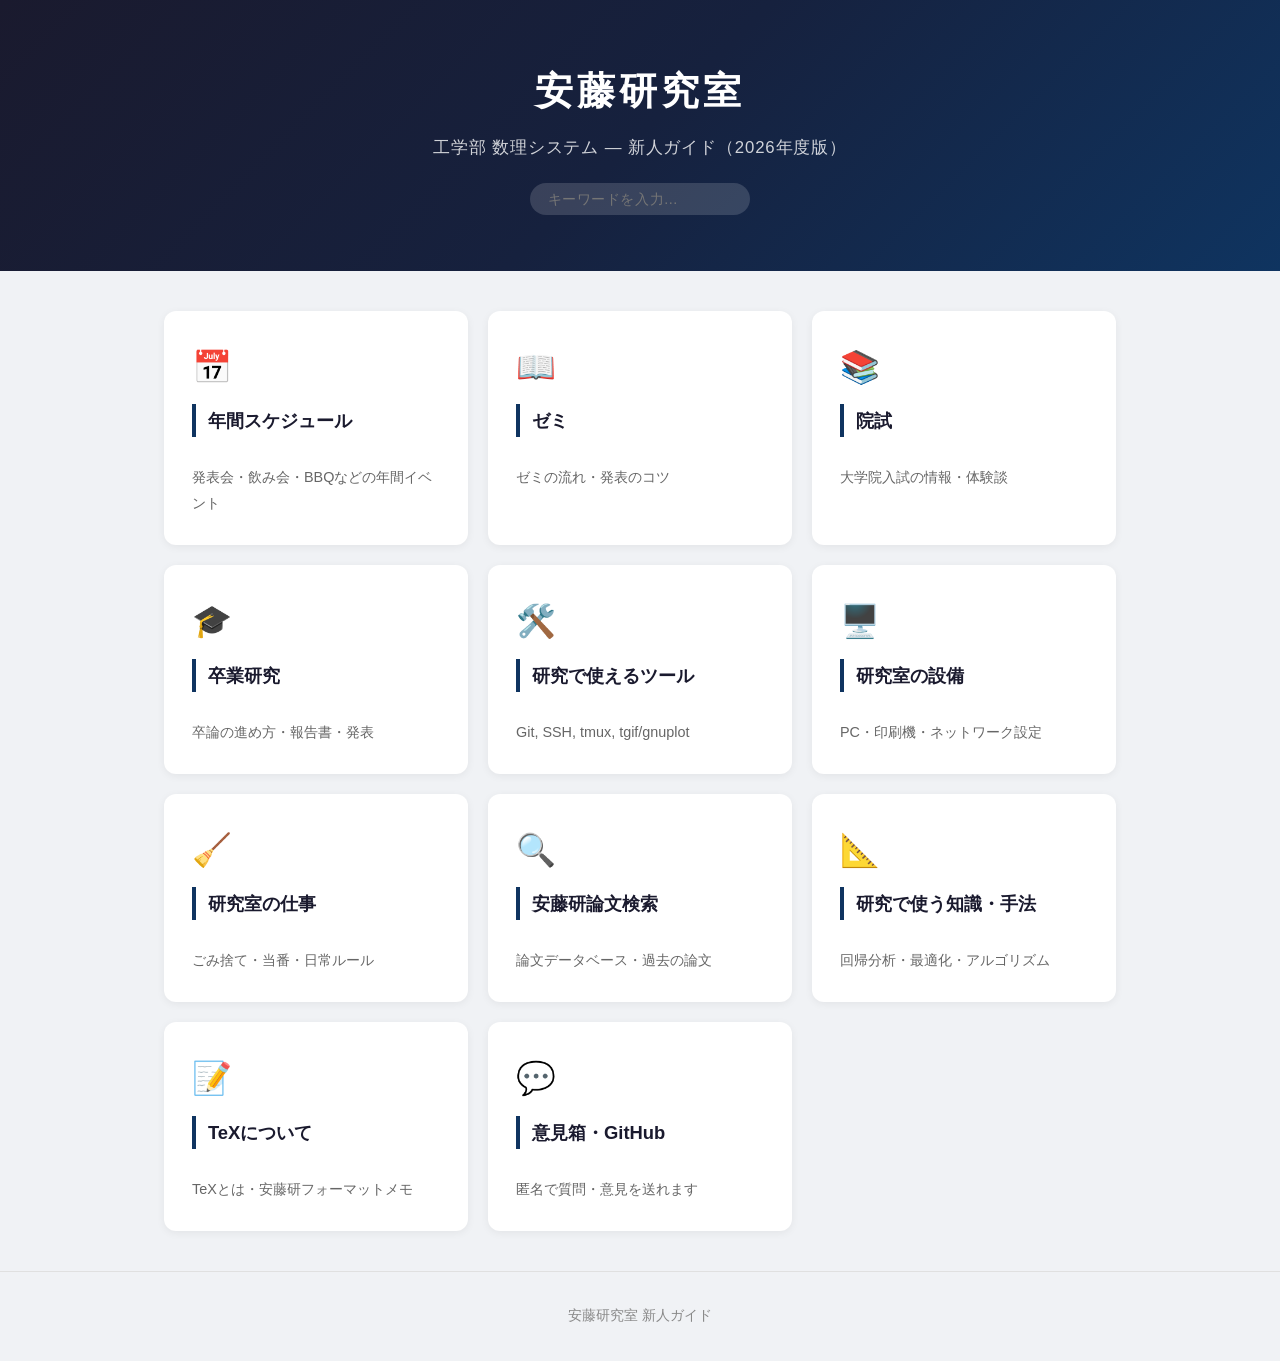
==== index.html @ b081c499 "ツールページのサブタイトルとカード説明からAIの記載を削除 Co-Authored-By: Claude Sonnet 4.6 <noreply@anthropic.com>" ====
<!DOCTYPE html>
<html lang="ja">
<head>
  <meta charset="UTF-8">
  <meta name="viewport" content="width=device-width, initial-scale=1.0">
  <title>安藤研究室 新人ガイド</title>
  <link rel="stylesheet" href="style.css">
</head>
<body>

  <header>
    <div class="header-inner">
      <h1>安藤研究室</h1>
      <p class="subtitle">工学部 数理システム — 新人ガイド（2026年度版）</p>
      <form id="secret-search" onsubmit="return false;" style="margin-top:1.2rem;">
        <input
          type="text"
          id="secret-input"
          placeholder="キーワードを入力..."
          autocomplete="off"
          style="
            padding: 0.5rem 1.1rem;
            border-radius: 999px;
            border: none;
            background: rgba(255,255,255,0.15);
            color: #fff;
            font-size: 0.9rem;
            width: 220px;
            outline: none;
            letter-spacing: 0.04em;
          "
        >
      </form>
    </div>
  </header>

  <main class="home">
    <div class="card-grid">
      <a href="schedule.html" class="card">
        <div class="card-icon">📅</div>
        <h2>年間スケジュール</h2>
        <p>発表会・飲み会・BBQなどの年間イベント</p>
      </a>
      <a href="seminar.html" class="card">
        <div class="card-icon">📖</div>
        <h2>ゼミ</h2>
        <p>ゼミの流れ・発表のコツ</p>
      </a>
      <a href="exam.html" class="card">
        <div class="card-icon">📚</div>
        <h2>院試</h2>
        <p>大学院入試の情報・体験談</p>
      </a>
      <a href="thesis.html" class="card">
        <div class="card-icon">🎓</div>
        <h2>卒業研究</h2>
        <p>卒論の進め方・報告書・発表</p>
      </a>
      <a href="tools.html" class="card">
        <div class="card-icon">🛠️</div>
        <h2>研究で使えるツール</h2>
        <p>Git, SSH, tmux, tgif/gnuplot</p>
      </a>
      <a href="equipment.html" class="card">
        <div class="card-icon">🖥️</div>
        <h2>研究室の設備</h2>
        <p>PC・印刷機・ネットワーク設定</p>
      </a>
      <a href="duties.html" class="card">
        <div class="card-icon">🧹</div>
        <h2>研究室の仕事</h2>
        <p>ごみ捨て・当番・日常ルール</p>
      </a>
      <a href="sensei.html" class="card" id="card-sensei" style="display:none">
        <div class="card-icon">👨‍🏫</div>
        <h2>安藤先生の性格</h2>
        <p>先生との付き合い方・心得・想定chatbot</p>
      </a>
      <a href="papers.html" class="card">
        <div class="card-icon">🔍</div>
        <h2>安藤研論文検索</h2>
        <p>論文データベース・過去の論文</p>
      </a>
      <a href="methods.html" class="card">
        <div class="card-icon">📐</div>
        <h2>研究で使う知識・手法</h2>
        <p>回帰分析・最適化・アルゴリズム</p>
      </a>
      <a href="tex.html" class="card">
        <div class="card-icon">📝</div>
        <h2>TeXについて</h2>
        <p>TeXとは・安藤研フォーマットメモ</p>
      </a>
      <a href="feedback.html" class="card">
        <div class="card-icon">💬</div>
        <h2>意見箱・GitHub</h2>
        <p>匿名で質問・意見を送れます</p>
      </a>
    </div>
  </main>

  <footer>
    <p>安藤研究室 新人ガイド</p>
  </footer>

  <script>
    const inp = document.getElementById('secret-input');
    inp.addEventListener('keydown', (e) => {
      if (e.key === 'Enter' && inp.value.trim().toUpperCase() === 'AK') {
        window.location.href = 'sensei.html';
      }
    });
    inp.addEventListener('focus', () => inp.style.background = 'rgba(255,255,255,0.25)');
    inp.addEventListener('blur',  () => inp.style.background = 'rgba(255,255,255,0.15)');
  </script>

</body>
</html>
---- style.css ----
* {
  margin: 0;
  padding: 0;
  box-sizing: border-box;
}

body {
  font-family: "Hiragino Kaku Gothic ProN", "Noto Sans JP", "Meiryo", sans-serif;
  line-height: 1.8;
  color: #333;
  background: #f0f2f5;
}

/* ===== Header ===== */
header {
  background: linear-gradient(135deg, #1a1a2e, #16213e, #0f3460);
  color: #fff;
  padding: 3.5rem 1.5rem;
  text-align: center;
}

header h1 {
  font-size: 2.4rem;
  letter-spacing: 0.1em;
  margin-bottom: 0.5rem;
}

.subtitle {
  font-size: 1.05rem;
  opacity: 0.8;
  letter-spacing: 0.05em;
}

/* ===== Home Card Grid ===== */
.home {
  max-width: 1000px;
  margin: 2.5rem auto;
  padding: 0 1.5rem;
}

.card-grid {
  display: grid;
  grid-template-columns: repeat(auto-fill, minmax(280px, 1fr));
  gap: 1.25rem;
}

.card {
  background: #fff;
  border-radius: 12px;
  padding: 1.75rem;
  text-decoration: none;
  color: #333;
  box-shadow: 0 2px 8px rgba(0, 0, 0, 0.06);
  transition: transform 0.2s, box-shadow 0.2s;
  display: flex;
  flex-direction: column;
  gap: 0.5rem;
}

.card:hover {
  transform: translateY(-4px);
  box-shadow: 0 8px 24px rgba(0, 0, 0, 0.12);
}

.card-icon {
  font-size: 2rem;
}

.card h2 {
  font-size: 1.15rem;
  color: #1a1a2e;
}

.card p {
  font-size: 0.9rem;
  color: #666;
}

/* ===== Subpage Layout ===== */
.subpage {
  max-width: 800px;
  margin: 2rem auto;
  padding: 0 1.5rem;
}

.back-link {
  display: inline-block;
  margin-bottom: 1.5rem;
  color: #0f3460;
  text-decoration: none;
  font-weight: 600;
}

.back-link:hover {
  text-decoration: underline;
}

section {
  background: #fff;
  border-radius: 10px;
  padding: 2rem;
  margin-bottom: 1.5rem;
  box-shadow: 0 1px 4px rgba(0, 0, 0, 0.06);
}

h2 {
  font-size: 1.5rem;
  color: #1a1a2e;
  border-left: 4px solid #0f3460;
  padding-left: 0.75rem;
  margin-bottom: 1.25rem;
}

h3 {
  font-size: 1.15rem;
  color: #16213e;
  margin-top: 1.25rem;
  margin-bottom: 0.75rem;
}

ul, ol {
  padding-left: 1.5rem;
  margin-bottom: 1rem;
}

li {
  margin-bottom: 0.4rem;
}

/* ===== Tables ===== */
table {
  width: 100%;
  border-collapse: collapse;
  margin: 1rem 0;
}

th, td {
  border: 1px solid #ddd;
  padding: 0.6rem 1rem;
  text-align: left;
}

th {
  background: #f0f2f5;
  font-weight: 600;
  color: #1a1a2e;
}

tr:nth-child(even) {
  background: #fafafa;
}

/* ===== Code ===== */
code {
  background: #f0f2f5;
  padding: 0.15rem 0.4rem;
  border-radius: 3px;
  font-size: 0.9em;
  font-family: "Consolas", "Monaco", monospace;
}

pre {
  background: #1a1a2e;
  color: #e0e0e0;
  padding: 1rem 1.25rem;
  border-radius: 8px;
  overflow-x: auto;
  margin: 1rem 0;
}

pre code {
  background: none;
  padding: 0;
  color: inherit;
}

/* ===== Note Box ===== */
.note {
  background: #eef3fb;
  border-left: 4px solid #0f3460;
  padding: 1rem 1.25rem;
  border-radius: 0 8px 8px 0;
  margin: 1rem 0;
}

.note h4 {
  color: #1a1a2e;
  margin-bottom: 0.5rem;
}

.note p, .note ol, .note ul {
  margin-bottom: 0.5rem;
}

/* ===== Feedback Form ===== */
.feedback-form {
  display: flex;
  flex-direction: column;
  gap: 1rem;
}

.feedback-form textarea {
  width: 100%;
  min-height: 150px;
  padding: 0.75rem;
  border: 1px solid #ddd;
  border-radius: 8px;
  font-family: inherit;
  font-size: 0.95rem;
  resize: vertical;
}

.feedback-form button {
  align-self: flex-start;
  background: #0f3460;
  color: #fff;
  border: none;
  padding: 0.7rem 2rem;
  border-radius: 8px;
  font-size: 1rem;
  cursor: pointer;
  transition: background 0.2s;
}

.feedback-form button:hover {
  background: #1a1a2e;
}

/* ===== Footer ===== */
footer {
  text-align: center;
  padding: 2rem 1.5rem;
  color: #888;
  font-size: 0.85rem;
  border-top: 1px solid #e0e0e0;
}

/* ===== Responsive ===== */
@media (max-width: 600px) {
  header {
    padding: 2rem 1rem;
  }
  header h1 {
    font-size: 1.8rem;
  }
  .card-grid {
    grid-template-columns: 1fr;
  }
  section {
    padding: 1.25rem;
  }
}
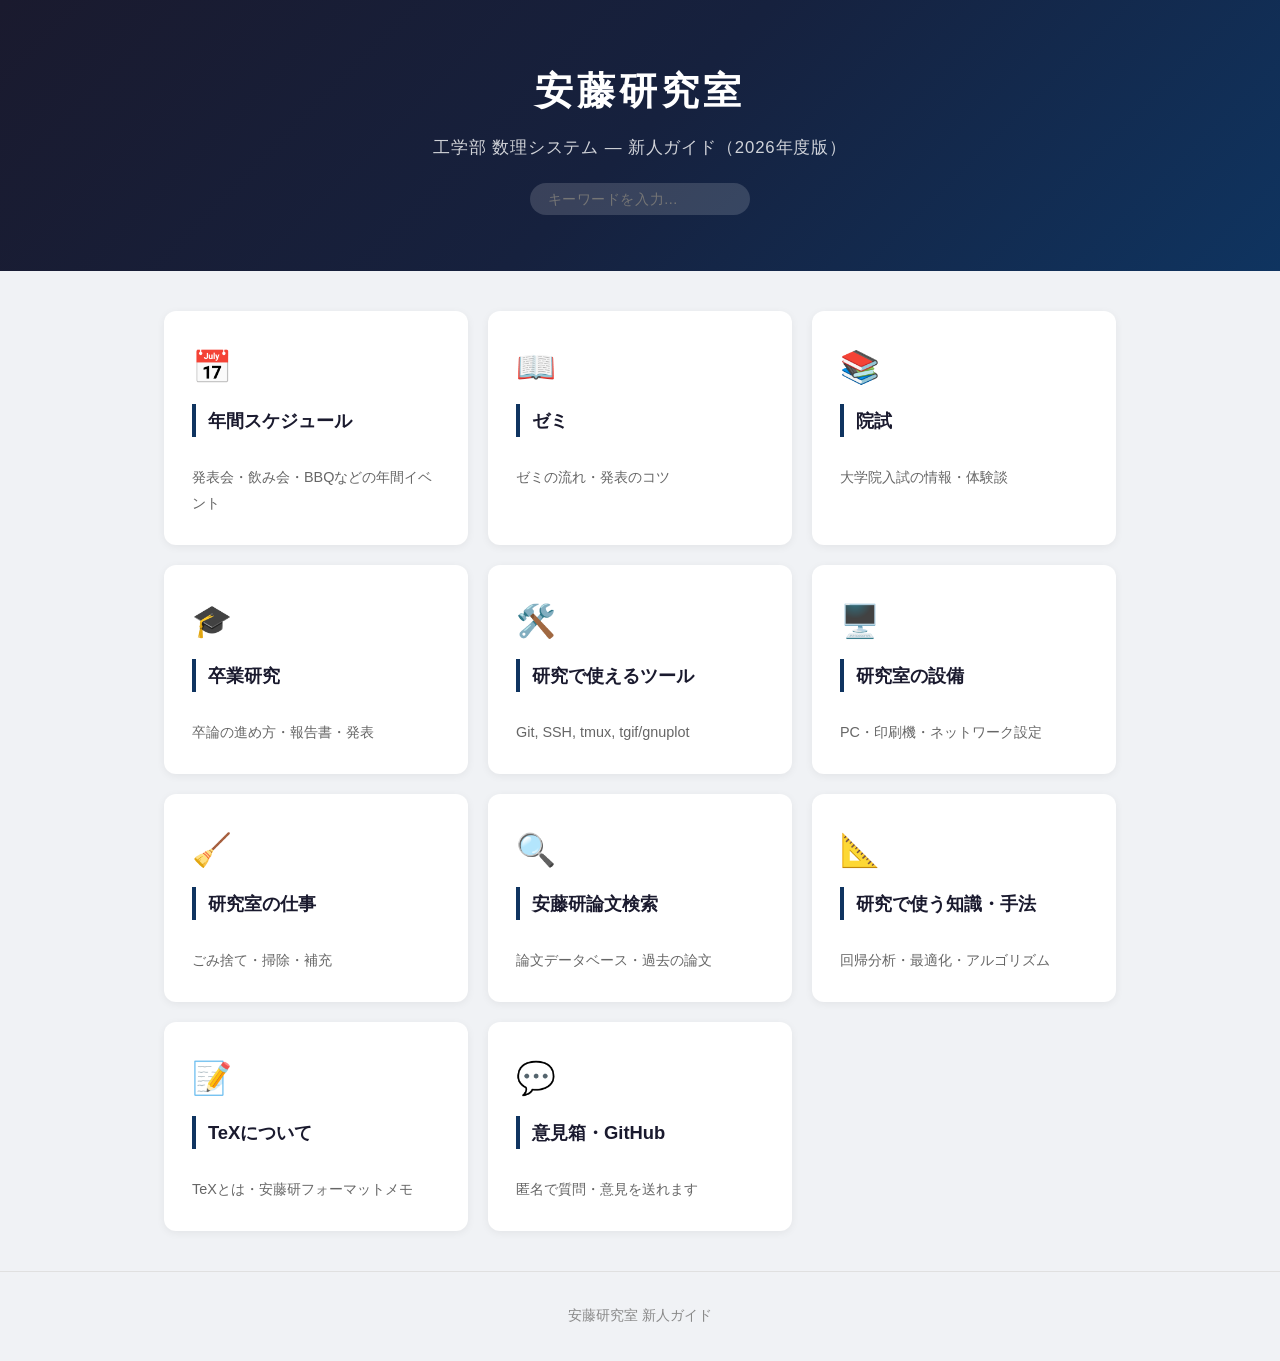
==== commit 8bab77aa: "sensei.htmlをgd91.htmlにリネーム、検索欄にサイト内キーワード検索を実装 Co-Authored-By: Claude Sonnet 4.6 <noreply@anthropic.c" ====
--- a/index.html
+++ b/index.html
@@ -69,9 +69,9 @@
       <a href="duties.html" class="card">
         <div class="card-icon">🧹</div>
         <h2>研究室の仕事</h2>
-        <p>ごみ捨て・当番・日常ルール</p>
+        <p>ごみ捨て・掃除・補充 </p>
       </a>
-      <a href="sensei.html" class="card" id="card-sensei" style="display:none">
+      <a href="gd91.html" class="card" id="card-sensei" style="display:none">
         <div class="card-icon">👨‍🏫</div>
         <h2>安藤先生の性格</h2>
         <p>先生との付き合い方・心得・想定chatbot</p>
@@ -104,10 +104,37 @@
   </footer>
 
   <script>
+    const pages = [
+      { url: 'schedule.html', keywords: ['スケジュール','年間','イベント','飲み会','bbq','発表会','行事'] },
+      { url: 'seminar.html',  keywords: ['ゼミ','セミナー','発表','輪読','プレゼン'] },
+      { url: 'exam.html',     keywords: ['院試','大学院','入試','試験'] },
+      { url: 'thesis.html',   keywords: ['卒論','卒業研究','報告書','中間発表','最終発表'] },
+      { url: 'tools.html',    keywords: ['ツール','git','ssh','tmux','tgif','gnuplot','環境'] },
+      { url: 'equipment.html',keywords: ['設備','pc','パソコン','印刷','プリンター','ネットワーク','wifi'] },
+      { url: 'duties.html',   keywords: ['仕事','当番','ごみ','掃除','補充','役割'] },
+      { url: 'papers.html',   keywords: ['論文','ペーパー','文献','研究','検索','データベース'] },
+      { url: 'methods.html',  keywords: ['手法','回帰','最適化','アルゴリズム','数学','統計'] },
+      { url: 'tex.html',      keywords: ['tex','latex','レポート','フォーマット','数式'] },
+      { url: 'feedback.html', keywords: ['意見','質問','フィードバック','github','匿名'] },
+    ];
+
     const inp = document.getElementById('secret-input');
     inp.addEventListener('keydown', (e) => {
-      if (e.key === 'Enter' && inp.value.trim().toUpperCase() === 'AK') {
-        window.location.href = 'sensei.html';
+      if (e.key !== 'Enter') return;
+      const val = inp.value.trim();
+      if (!val) return;
+      if (val.toUpperCase() === 'AKPS') {
+        window.location.href = 'gd91.html';
+        return;
+      }
+      const q = val.toLowerCase();
+      const hit = pages.find(p => p.keywords.some(k => k.includes(q) || q.includes(k)));
+      if (hit) {
+        window.location.href = hit.url;
+      } else {
+        inp.placeholder = '見つかりません';
+        inp.value = '';
+        setTimeout(() => inp.placeholder = 'キーワードを入力...', 2000);
       }
     });
     inp.addEventListener('focus', () => inp.style.background = 'rgba(255,255,255,0.25)');
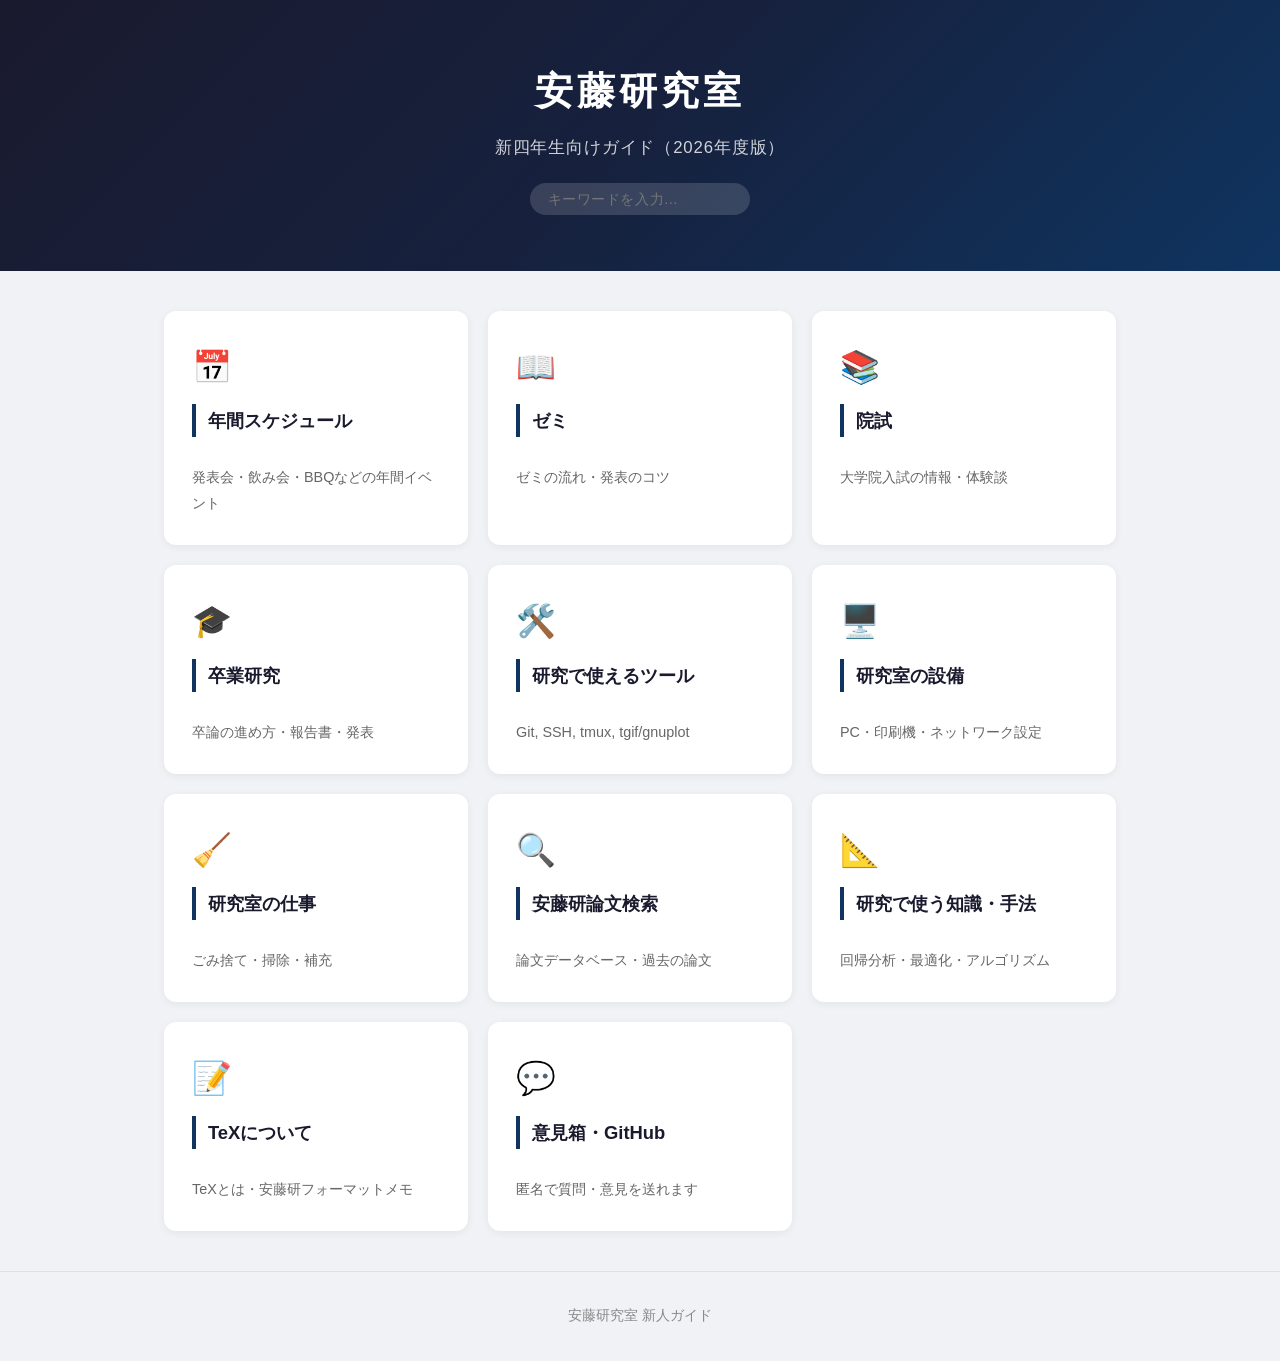
==== commit 28fbef8b: "ホームページのサブタイトルを変更 Co-Authored-By: Claude Sonnet 4.6 <noreply@anthropic.com>" ====
--- a/index.html
+++ b/index.html
@@ -11,7 +11,7 @@
   <header>
     <div class="header-inner">
       <h1>安藤研究室</h1>
-      <p class="subtitle">工学部 数理システム — 新人ガイド（2026年度版）</p>
+      <p class="subtitle">新四年生向けガイド（2026年度版）</p>
       <form id="secret-search" onsubmit="return false;" style="margin-top:1.2rem;">
         <input
           type="text"
--- a/style.css
+++ b/style.css
@@ -226,6 +226,41 @@
   background: #1a1a2e;
 }
 
+/* ===== 目次 ===== */
+.toc {
+  background: #f7f9fc;
+  border: 1px solid #e0e4ec;
+  border-radius: 8px;
+  padding: 1.1rem 1.4rem;
+  margin: 1.2rem 0 1.8rem;
+  display: block;
+  width: fit-content;
+  min-width: 220px;
+}
+.toc-title {
+  font-size: 0.85rem;
+  font-weight: 700;
+  color: #888;
+  letter-spacing: 0.05em;
+  text-transform: uppercase;
+  margin-bottom: 0.6rem;
+}
+.toc ol {
+  margin: 0;
+  padding-left: 1.3rem;
+}
+.toc li {
+  margin: 0.25rem 0;
+  font-size: 0.92rem;
+}
+.toc a {
+  color: #0f3460;
+  text-decoration: none;
+}
+.toc a:hover {
+  text-decoration: underline;
+}
+
 /* ===== Footer ===== */
 footer {
   text-align: center;
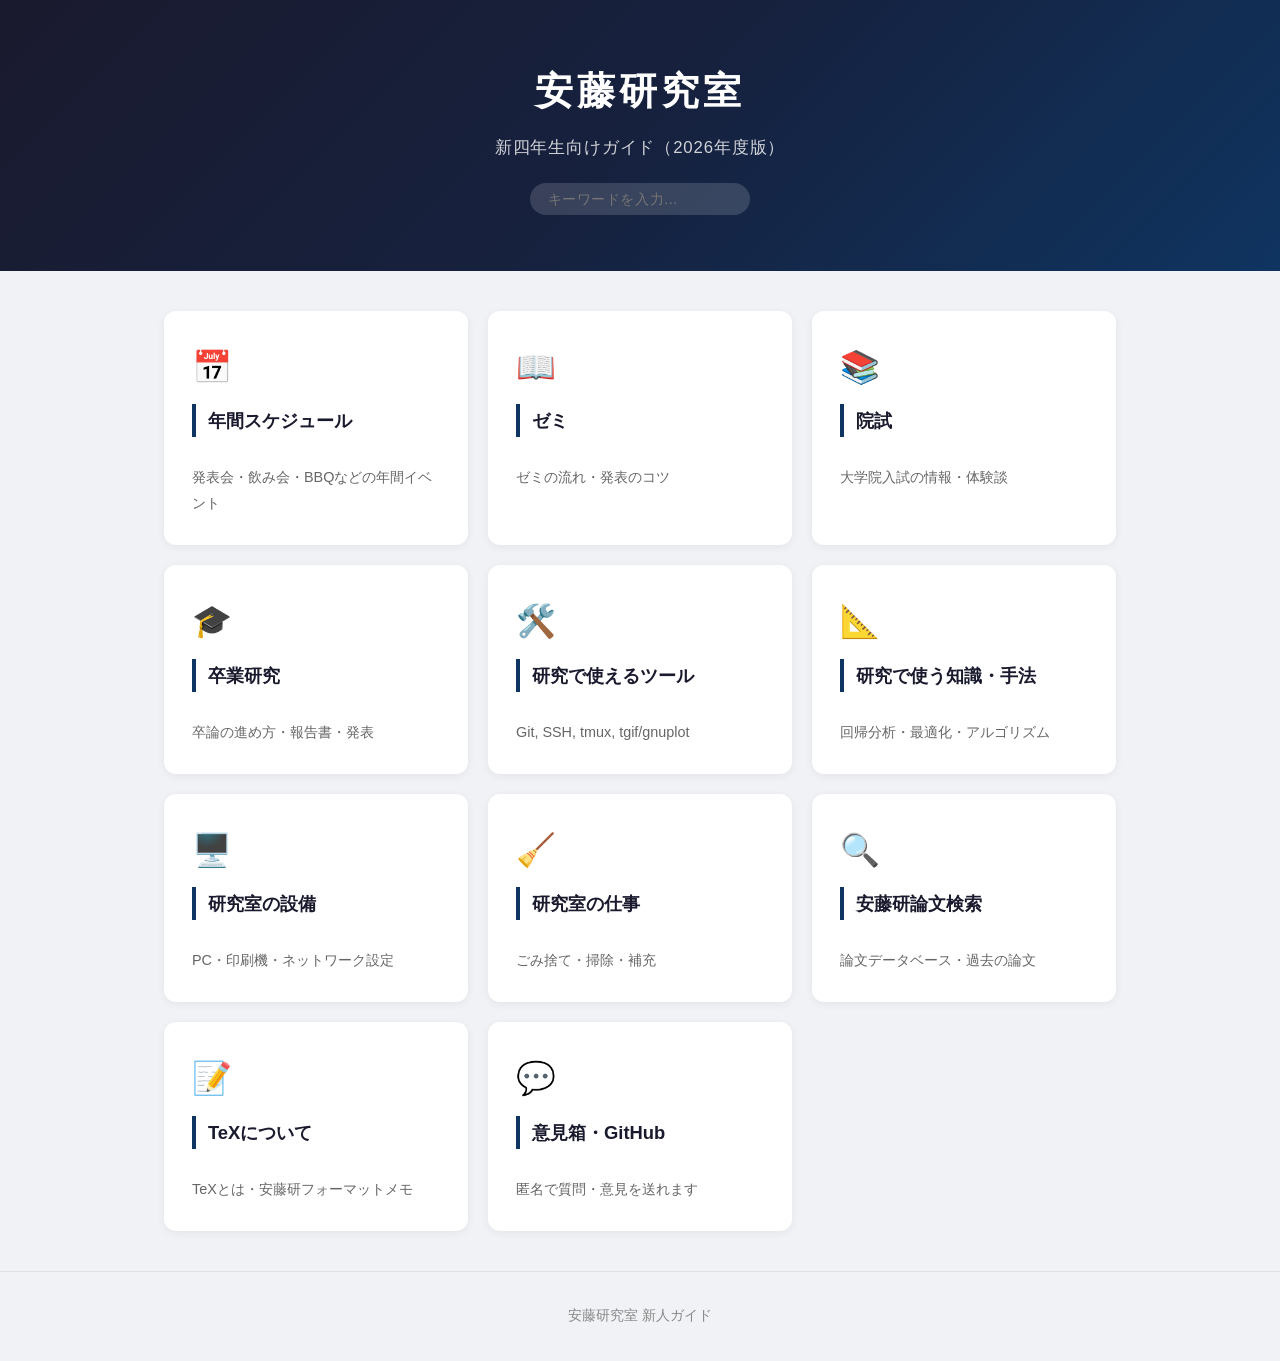
==== commit 5236774f: "index: 知識カードをツールの直後に移動・先生カード削除 Co-Authored-By: Claude Sonnet 4.6 <noreply@anthropic.com>" ====
--- a/index.html
+++ b/index.html
@@ -3,7 +3,7 @@
 <head>
   <meta charset="UTF-8">
   <meta name="viewport" content="width=device-width, initial-scale=1.0">
-  <title>安藤研究室 新人ガイド</title>
+  <title>安藤研究室 新四年生向けガイド</title>
   <link rel="stylesheet" href="style.css">
 </head>
 <body>
@@ -61,6 +61,11 @@
         <h2>研究で使えるツール</h2>
         <p>Git, SSH, tmux, tgif/gnuplot</p>
       </a>
+      <a href="methods.html" class="card">
+        <div class="card-icon">📐</div>
+        <h2>研究で使う知識・手法</h2>
+        <p>回帰分析・最適化・アルゴリズム</p>
+      </a>
       <a href="equipment.html" class="card">
         <div class="card-icon">🖥️</div>
         <h2>研究室の設備</h2>
@@ -71,20 +76,10 @@
         <h2>研究室の仕事</h2>
         <p>ごみ捨て・掃除・補充 </p>
       </a>
-      <a href="gd91.html" class="card" id="card-sensei" style="display:none">
-        <div class="card-icon">👨‍🏫</div>
-        <h2>安藤先生の性格</h2>
-        <p>先生との付き合い方・心得・想定chatbot</p>
-      </a>
       <a href="papers.html" class="card">
         <div class="card-icon">🔍</div>
         <h2>安藤研論文検索</h2>
         <p>論文データベース・過去の論文</p>
-      </a>
-      <a href="methods.html" class="card">
-        <div class="card-icon">📐</div>
-        <h2>研究で使う知識・手法</h2>
-        <p>回帰分析・最適化・アルゴリズム</p>
       </a>
       <a href="tex.html" class="card">
         <div class="card-icon">📝</div>
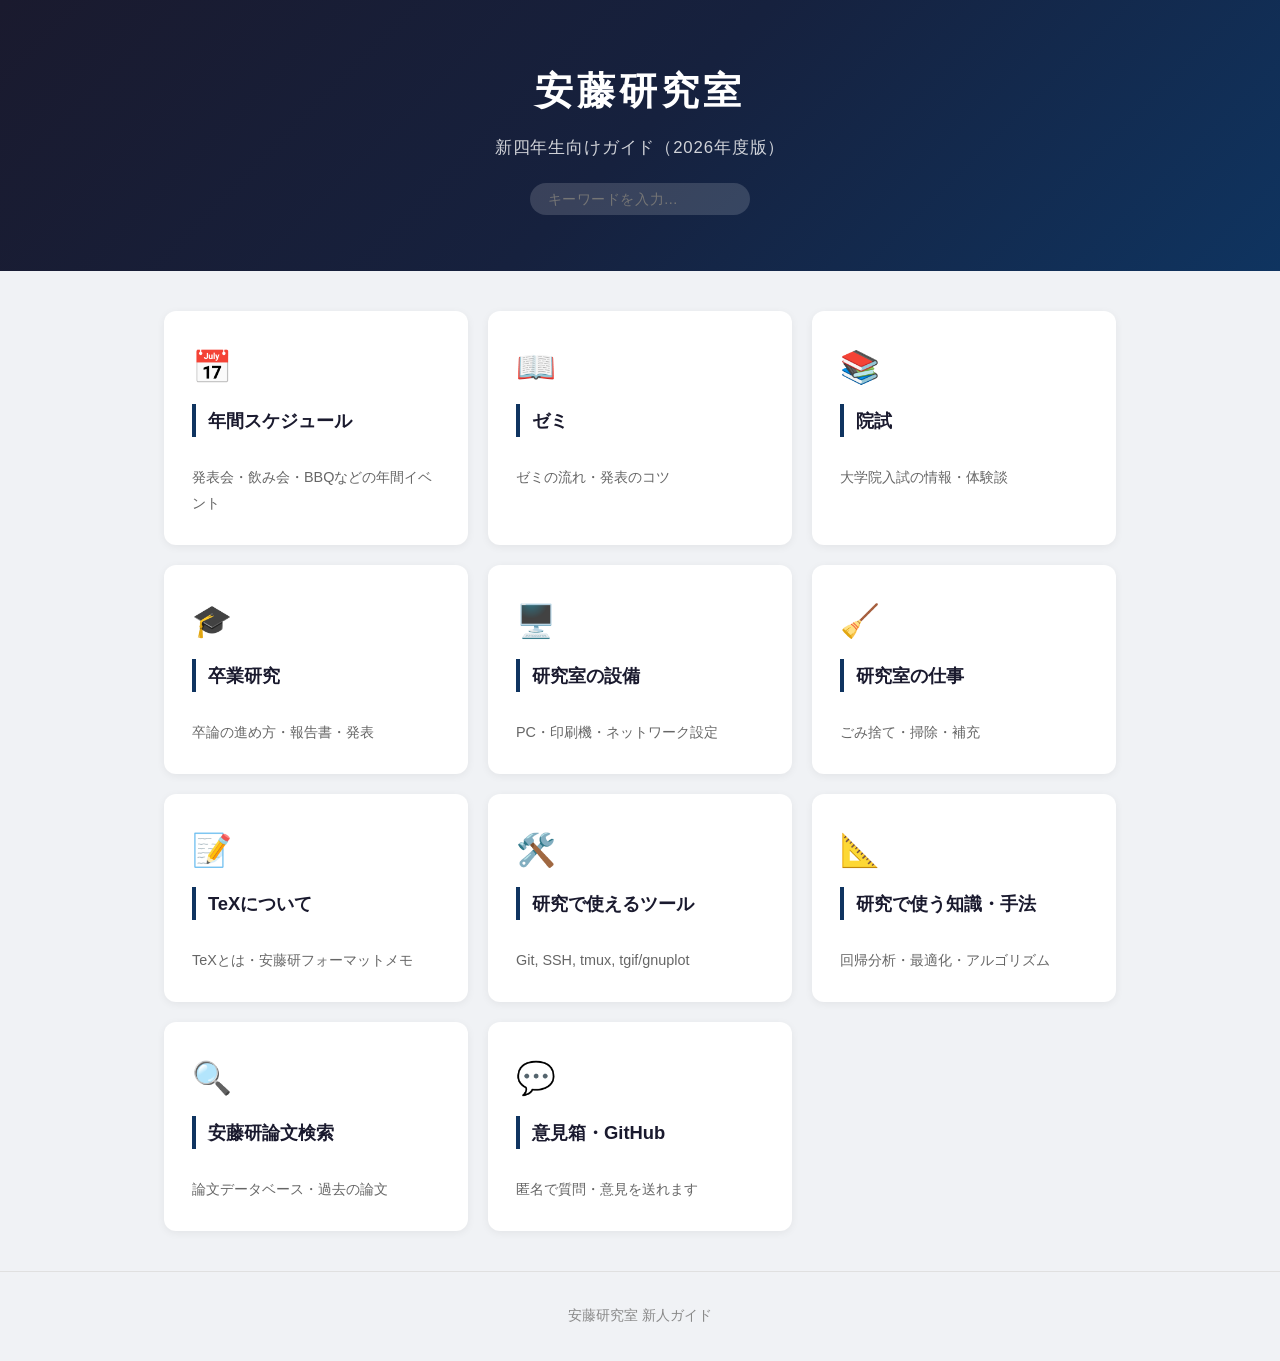
==== commit 31e33809: "index: カードの並び順を整理（設備→仕事→TeX→ツール→知識→論文） Co-Authored-By: Claude Sonnet 4.6 <noreply@anthropic.com>" ====
--- a/index.html
+++ b/index.html
@@ -56,6 +56,21 @@
         <h2>卒業研究</h2>
         <p>卒論の進め方・報告書・発表</p>
       </a>
+      <a href="equipment.html" class="card">
+        <div class="card-icon">🖥️</div>
+        <h2>研究室の設備</h2>
+        <p>PC・印刷機・ネットワーク設定</p>
+      </a>
+      <a href="duties.html" class="card">
+        <div class="card-icon">🧹</div>
+        <h2>研究室の仕事</h2>
+        <p>ごみ捨て・掃除・補充 </p>
+      </a>
+      <a href="tex.html" class="card">
+        <div class="card-icon">📝</div>
+        <h2>TeXについて</h2>
+        <p>TeXとは・安藤研フォーマットメモ</p>
+      </a>
       <a href="tools.html" class="card">
         <div class="card-icon">🛠️</div>
         <h2>研究で使えるツール</h2>
@@ -66,25 +81,10 @@
         <h2>研究で使う知識・手法</h2>
         <p>回帰分析・最適化・アルゴリズム</p>
       </a>
-      <a href="equipment.html" class="card">
-        <div class="card-icon">🖥️</div>
-        <h2>研究室の設備</h2>
-        <p>PC・印刷機・ネットワーク設定</p>
-      </a>
-      <a href="duties.html" class="card">
-        <div class="card-icon">🧹</div>
-        <h2>研究室の仕事</h2>
-        <p>ごみ捨て・掃除・補充 </p>
-      </a>
       <a href="papers.html" class="card">
         <div class="card-icon">🔍</div>
         <h2>安藤研論文検索</h2>
         <p>論文データベース・過去の論文</p>
-      </a>
-      <a href="tex.html" class="card">
-        <div class="card-icon">📝</div>
-        <h2>TeXについて</h2>
-        <p>TeXとは・安藤研フォーマットメモ</p>
       </a>
       <a href="feedback.html" class="card">
         <div class="card-icon">💬</div>
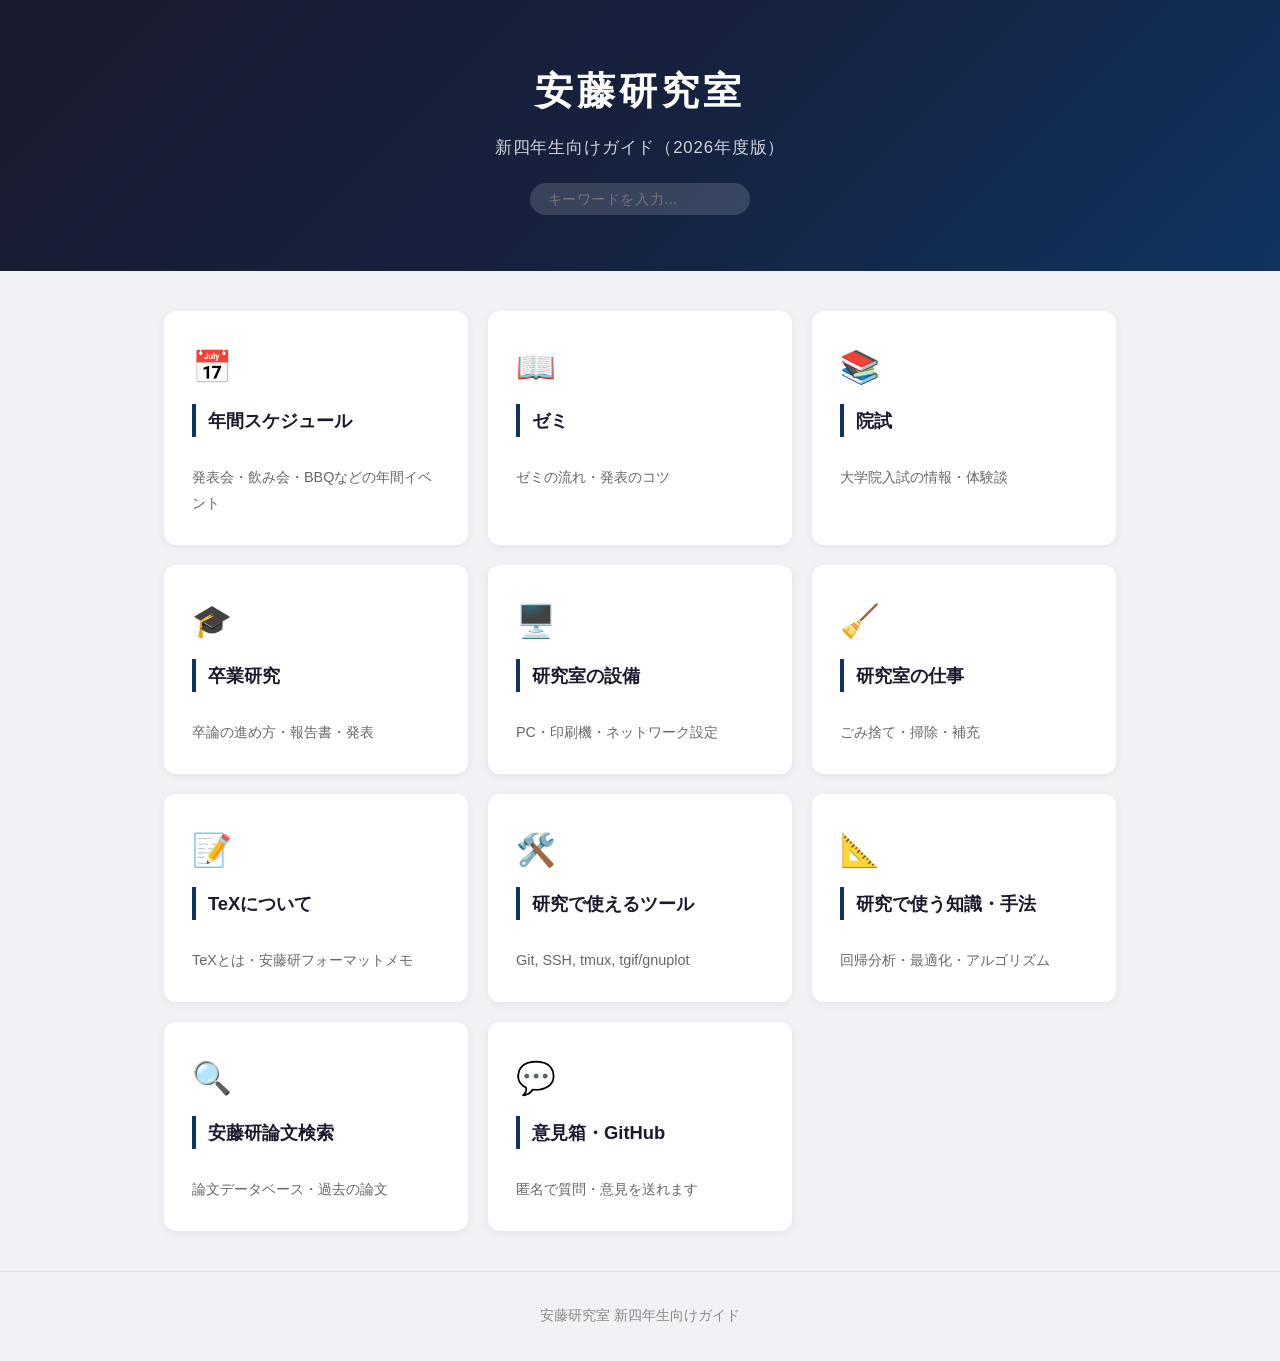
==== commit 8a25b4e6: "全ページ: フッター等の「新人ガイド」を「新四年生向けガイド」に変更 Co-Authored-By: Claude Sonnet 4.6 <noreply@anthropic.com>" ====
--- a/index.html
+++ b/index.html
@@ -95,7 +95,7 @@
   </main>
 
   <footer>
-    <p>安藤研究室 新人ガイド</p>
+    <p>安藤研究室 新四年生向けガイド</p>
   </footer>
 
   <script>
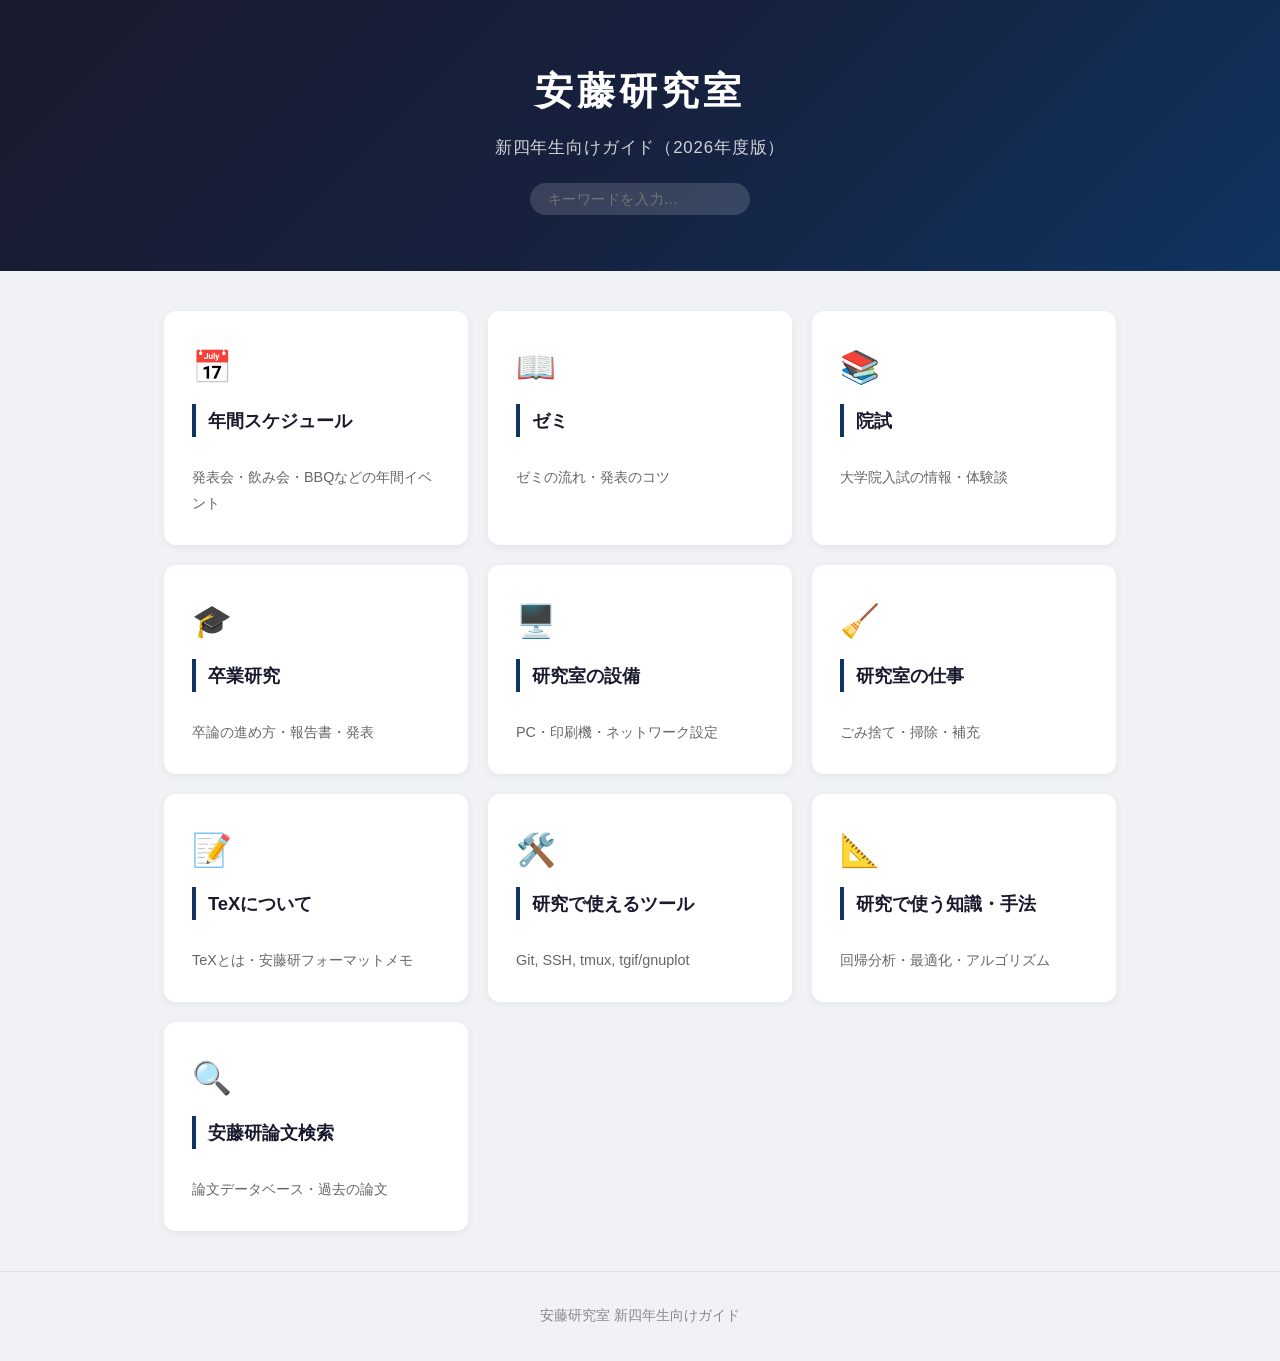
==== commit 8a5a8436: "index: 意見箱・GitHubカードを削除 Co-Authored-By: Claude Sonnet 4.6 <noreply@anthropic.com>" ====
--- a/index.html
+++ b/index.html
@@ -86,11 +86,6 @@
         <h2>安藤研論文検索</h2>
         <p>論文データベース・過去の論文</p>
       </a>
-      <a href="feedback.html" class="card">
-        <div class="card-icon">💬</div>
-        <h2>意見箱・GitHub</h2>
-        <p>匿名で質問・意見を送れます</p>
-      </a>
     </div>
   </main>
 
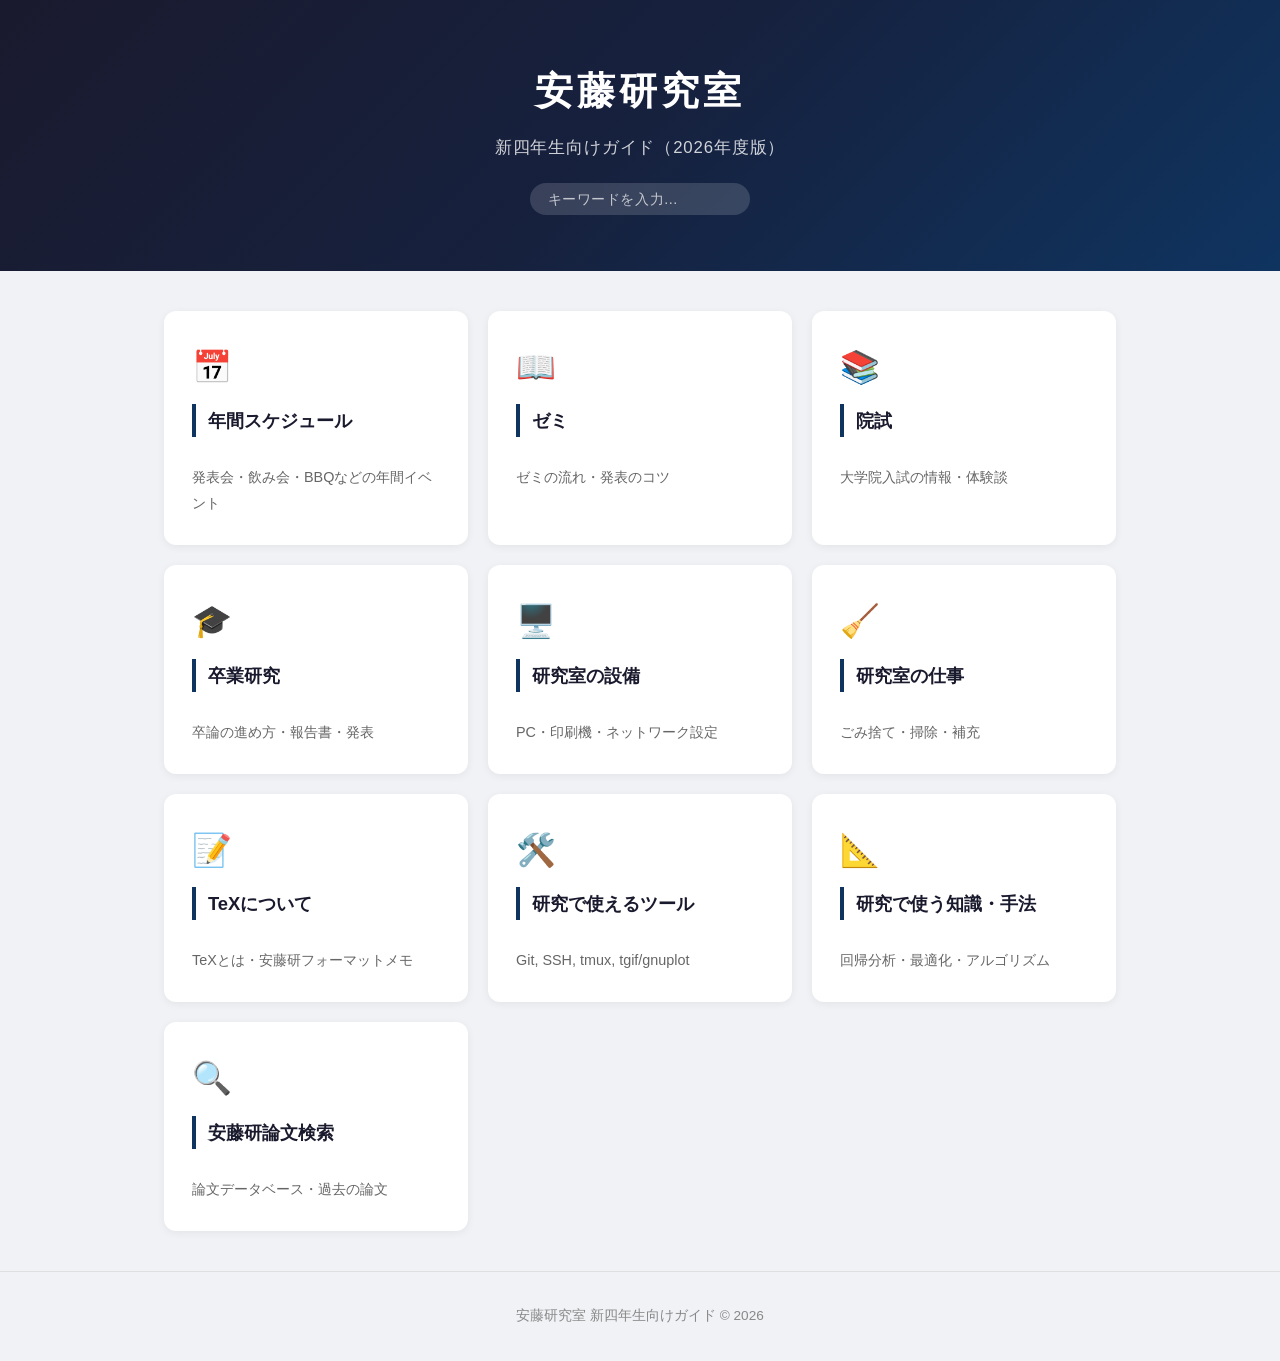
==== commit f5b5b95a: "fix: インラインスタイルをCSSに移動・検索を複数ヒット対応・フッターに年度追加 Co-Authored-By: Claude Sonnet 4.6 <noreply@anthropic.com>" ====
--- a/index.html
+++ b/index.html
@@ -12,23 +12,12 @@
     <div class="header-inner">
       <h1>安藤研究室</h1>
       <p class="subtitle">新四年生向けガイド（2026年度版）</p>
-      <form id="secret-search" onsubmit="return false;" style="margin-top:1.2rem;">
+      <form id="secret-search" onsubmit="return false;">
         <input
           type="text"
           id="secret-input"
           placeholder="キーワードを入力..."
           autocomplete="off"
-          style="
-            padding: 0.5rem 1.1rem;
-            border-radius: 999px;
-            border: none;
-            background: rgba(255,255,255,0.15);
-            color: #fff;
-            font-size: 0.9rem;
-            width: 220px;
-            outline: none;
-            letter-spacing: 0.04em;
-          "
         >
       </form>
     </div>
@@ -90,25 +79,46 @@
   </main>
 
   <footer>
-    <p>安藤研究室 新四年生向けガイド</p>
+    <p>安藤研究室 新四年生向けガイド &copy; 2026</p>
   </footer>
 
   <script>
     const pages = [
-      { url: 'schedule.html', keywords: ['スケジュール','年間','イベント','飲み会','bbq','発表会','行事'] },
-      { url: 'seminar.html',  keywords: ['ゼミ','セミナー','発表','輪読','プレゼン'] },
-      { url: 'exam.html',     keywords: ['院試','大学院','入試','試験'] },
-      { url: 'thesis.html',   keywords: ['卒論','卒業研究','報告書','中間発表','最終発表'] },
-      { url: 'tools.html',    keywords: ['ツール','git','ssh','tmux','tgif','gnuplot','環境'] },
-      { url: 'equipment.html',keywords: ['設備','pc','パソコン','印刷','プリンター','ネットワーク','wifi'] },
-      { url: 'duties.html',   keywords: ['仕事','当番','ごみ','掃除','補充','役割'] },
-      { url: 'papers.html',   keywords: ['論文','ペーパー','文献','研究','検索','データベース'] },
-      { url: 'methods.html',  keywords: ['手法','回帰','最適化','アルゴリズム','数学','統計'] },
-      { url: 'tex.html',      keywords: ['tex','latex','レポート','フォーマット','数式'] },
-      { url: 'feedback.html', keywords: ['意見','質問','フィードバック','github','匿名'] },
+      { url: 'schedule.html',  label: '年間スケジュール', keywords: ['スケジュール','年間','イベント','飲み会','bbq','発表会','行事'] },
+      { url: 'seminar.html',   label: 'ゼミ',             keywords: ['ゼミ','セミナー','発表','輪読','プレゼン'] },
+      { url: 'exam.html',      label: '院試',             keywords: ['院試','大学院','入試','試験'] },
+      { url: 'thesis.html',    label: '卒業研究',         keywords: ['卒論','卒業研究','報告書','中間発表','最終発表'] },
+      { url: 'tools.html',     label: 'ツール',           keywords: ['ツール','git','ssh','tmux','tgif','gnuplot','環境'] },
+      { url: 'equipment.html', label: '研究室の設備',     keywords: ['設備','pc','パソコン','印刷','プリンター','ネットワーク','wifi'] },
+      { url: 'duties.html',    label: '研究室の仕事',     keywords: ['仕事','当番','ごみ','掃除','補充','役割'] },
+      { url: 'papers.html',    label: '論文検索',         keywords: ['論文','ペーパー','文献','研究','検索','データベース'] },
+      { url: 'methods.html',   label: '研究手法',         keywords: ['手法','回帰','最適化','アルゴリズム','数学','統計'] },
+      { url: 'tex.html',       label: 'TeX',              keywords: ['tex','latex','レポート','フォーマット','数式'] },
+      { url: 'feedback.html',  label: 'フィードバック',  keywords: ['意見','質問','フィードバック','github','匿名'] },
     ];
 
     const inp = document.getElementById('secret-input');
+    let dropdown = null;
+
+    function clearDropdown() {
+      if (dropdown) { dropdown.remove(); dropdown = null; }
+    }
+
+    function showDropdown(hits) {
+      clearDropdown();
+      dropdown = document.createElement('ul');
+      dropdown.id = 'search-dropdown';
+      hits.forEach(p => {
+        const li = document.createElement('li');
+        const a = document.createElement('a');
+        a.href = p.url;
+        a.textContent = p.label;
+        li.appendChild(a);
+        dropdown.appendChild(li);
+      });
+      inp.parentElement.appendChild(dropdown);
+    }
+
     inp.addEventListener('keydown', (e) => {
       if (e.key !== 'Enter') return;
       const val = inp.value.trim();
@@ -118,17 +128,22 @@
         return;
       }
       const q = val.toLowerCase();
-      const hit = pages.find(p => p.keywords.some(k => k.includes(q) || q.includes(k)));
-      if (hit) {
-        window.location.href = hit.url;
+      const hits = pages.filter(p => p.keywords.some(k => k.includes(q) || q.includes(k)));
+      if (hits.length === 1) {
+        window.location.href = hits[0].url;
+      } else if (hits.length > 1) {
+        showDropdown(hits);
       } else {
+        clearDropdown();
         inp.placeholder = '見つかりません';
         inp.value = '';
         setTimeout(() => inp.placeholder = 'キーワードを入力...', 2000);
       }
     });
-    inp.addEventListener('focus', () => inp.style.background = 'rgba(255,255,255,0.25)');
-    inp.addEventListener('blur',  () => inp.style.background = 'rgba(255,255,255,0.15)');
+
+    document.addEventListener('click', (e) => {
+      if (dropdown && !dropdown.contains(e.target) && e.target !== inp) clearDropdown();
+    });
   </script>
 
 </body>
--- a/style.css
+++ b/style.css
@@ -29,6 +29,60 @@
   font-size: 1.05rem;
   opacity: 0.8;
   letter-spacing: 0.05em;
+}
+
+/* ===== Header Search ===== */
+#secret-search {
+  margin-top: 1.2rem;
+  position: relative;
+  display: inline-block;
+}
+
+#secret-input {
+  padding: 0.5rem 1.1rem;
+  border-radius: 999px;
+  border: none;
+  background: rgba(255, 255, 255, 0.15);
+  color: #fff;
+  font-size: 0.9rem;
+  width: 220px;
+  outline: none;
+  letter-spacing: 0.04em;
+  transition: background 0.2s;
+}
+
+#secret-input:focus {
+  background: rgba(255, 255, 255, 0.25);
+}
+
+#secret-input::placeholder {
+  color: rgba(255, 255, 255, 0.7);
+}
+
+#search-dropdown {
+  position: absolute;
+  top: calc(100% + 6px);
+  left: 0;
+  background: #fff;
+  border-radius: 8px;
+  box-shadow: 0 4px 16px rgba(0, 0, 0, 0.15);
+  list-style: none;
+  padding: 0.4rem 0;
+  margin: 0;
+  min-width: 180px;
+  z-index: 100;
+}
+
+#search-dropdown li a {
+  display: block;
+  padding: 0.5rem 1rem;
+  color: #1a1a2e;
+  text-decoration: none;
+  font-size: 0.9rem;
+}
+
+#search-dropdown li a:hover {
+  background: #f0f2f5;
 }
 
 /* ===== Home Card Grid ===== */
